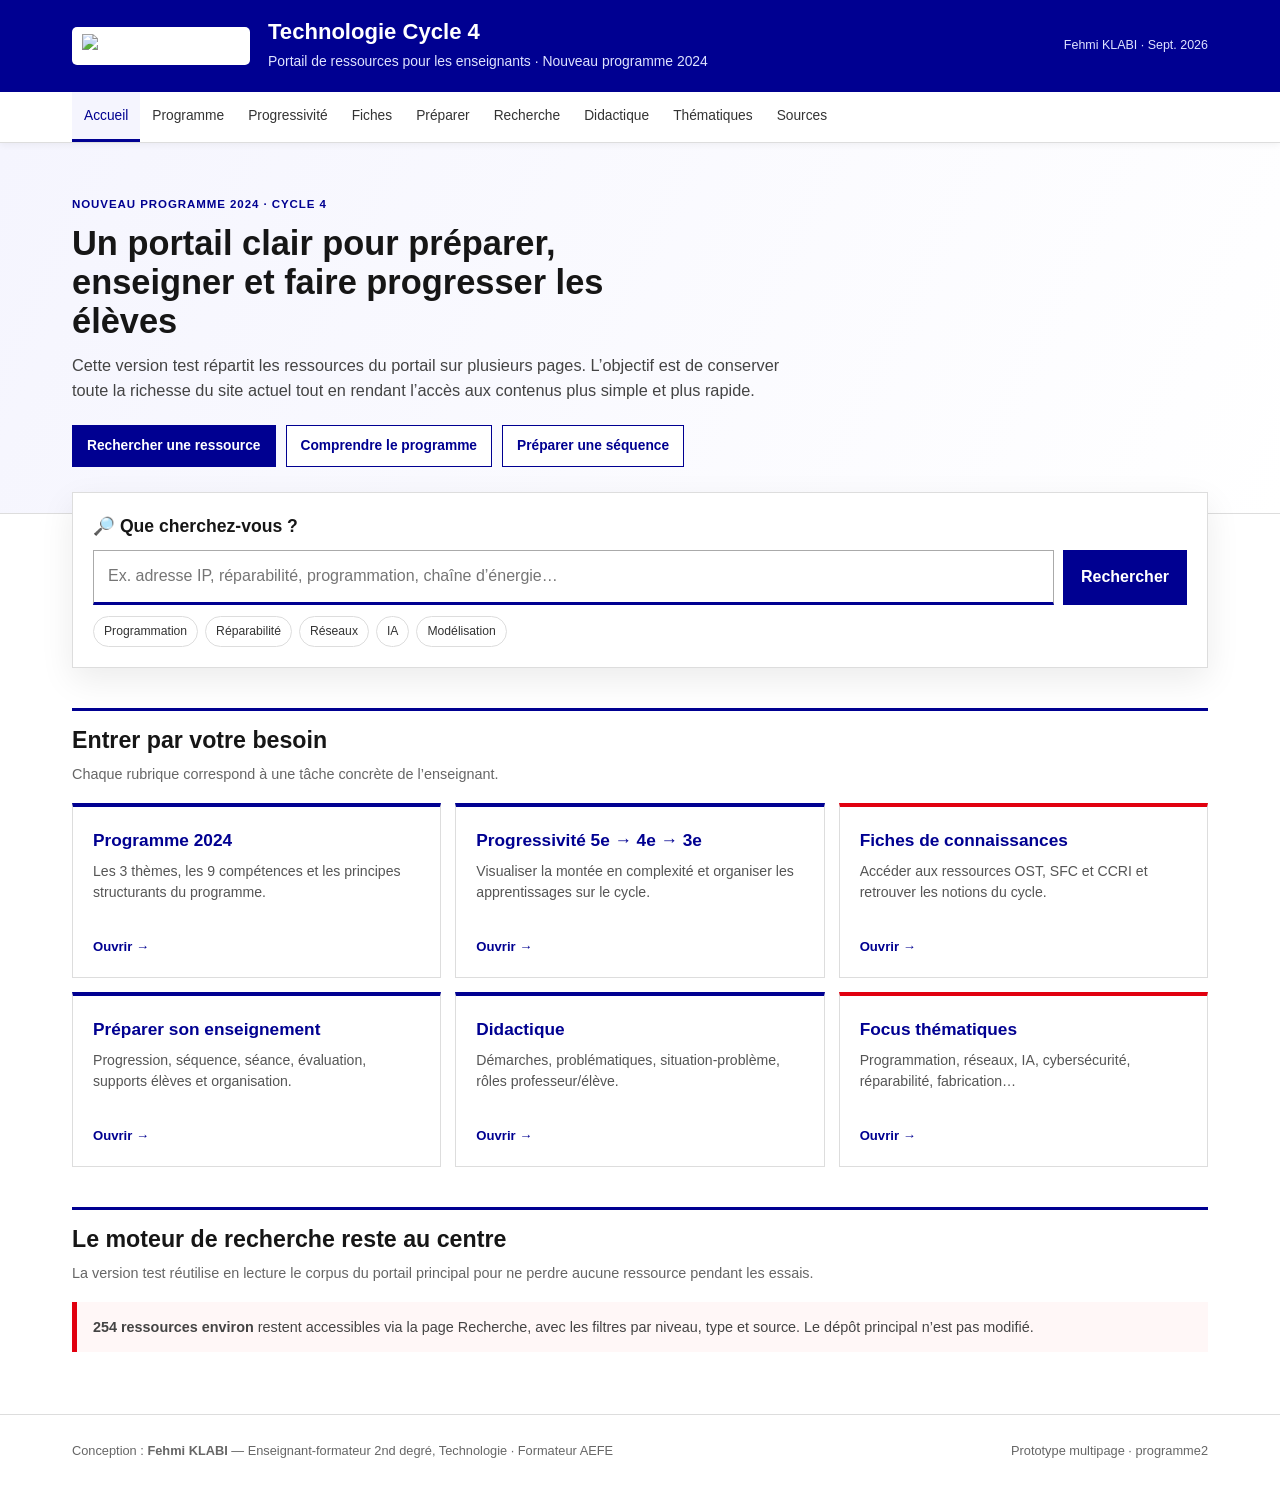
==== index.html @ 44c4b529 "Créer la page d’accueil multipage" ====
<!doctype html><html lang="fr"><head><meta charset="utf-8"><meta name="viewport" content="width=device-width,initial-scale=1"><title>Technologie Cycle 4 — Portail enseignants</title><link rel="stylesheet" href="style.css"></head><body><header><div class="wrap head"><div class="brand"><img class="aefe" src="https://xseorkly.github.io/programme/assets/logo-aefe-officiel.png" alt="AEFE"><div class="identity"><h1>Technologie Cycle 4</h1><p>Portail de ressources pour les enseignants · Nouveau programme 2024</p></div></div><div class="date">Fehmi KLABI · Sept. 2026</div></div></header><nav><div class="wrap"><a class="active" href="index.html">Accueil</a><a href="programme.html">Programme</a><a href="progressivite.html">Progressivité</a><a href="fiches.html">Fiches</a><a href="preparer.html">Préparer</a><a href="ressources.html">Recherche</a><a href="didactique.html">Didactique</a><a href="thematiques.html">Thématiques</a><a href="sources.html">Sources</a></div></nav><section class="hero"><div class="wrap"><span class="eyebrow">Nouveau programme 2024 · Cycle 4</span><h2>Un portail clair pour préparer, enseigner et faire progresser les élèves</h2><p>Cette version test répartit les ressources du portail sur plusieurs pages. L’objectif est de conserver toute la richesse du site actuel tout en rendant l’accès aux contenus plus simple et plus rapide.</p><div class="hero-actions"><a class="btn primary" href="ressources.html">Rechercher une ressource</a><a class="btn" href="programme.html">Comprendre le programme</a><a class="btn" href="preparer.html">Préparer une séquence</a></div></div></section><main><div class="wrap search-home"><div class="search-panel"><h3>🔎 Que cherchez-vous ?</h3><form class="search-row" action="ressources.html"><input name="q" placeholder="Ex. adresse IP, réparabilité, programmation, chaîne d’énergie…"><button type="submit">Rechercher</button></form><div class="chips"><a href="ressources.html?q=programmation">Programmation</a><a href="ressources.html?q=réparabilité">Réparabilité</a><a href="ressources.html?q=réseau">Réseaux</a><a href="ressources.html?q=IA">IA</a><a href="ressources.html?q=modélisation">Modélisation</a></div></div></div><div class="wrap"><section class="section"><div class="section-title"><h2>Entrer par votre besoin</h2><p>Chaque rubrique correspond à une tâche concrète de l’enseignant.</p></div><div class="entry-grid"><a class="entry" href="programme.html"><strong>Programme 2024</strong><span>Les 3 thèmes, les 9 compétences et les principes structurants du programme.</span><span class="go">Ouvrir →</span></a><a class="entry" href="progressivite.html"><strong>Progressivité 5e → 4e → 3e</strong><span>Visualiser la montée en complexité et organiser les apprentissages sur le cycle.</span><span class="go">Ouvrir →</span></a><a class="entry red" href="fiches.html"><strong>Fiches de connaissances</strong><span>Accéder aux ressources OST, SFC et CCRI et retrouver les notions du cycle.</span><span class="go">Ouvrir →</span></a><a class="entry" href="preparer.html"><strong>Préparer son enseignement</strong><span>Progression, séquence, séance, évaluation, supports élèves et organisation.</span><span class="go">Ouvrir →</span></a><a class="entry" href="didactique.html"><strong>Didactique</strong><span>Démarches, problématiques, situation-problème, rôles professeur/élève.</span><span class="go">Ouvrir →</span></a><a class="entry red" href="thematiques.html"><strong>Focus thématiques</strong><span>Programmation, réseaux, IA, cybersécurité, réparabilité, fabrication…</span><span class="go">Ouvrir →</span></a></div></section><section class="section"><div class="section-title"><h2>Le moteur de recherche reste au centre</h2><p>La version test réutilise en lecture le corpus du portail principal pour ne perdre aucune ressource pendant les essais.</p></div><div class="notice"><b>254 ressources environ</b> restent accessibles via la page Recherche, avec les filtres par niveau, type et source. Le dépôt principal n’est pas modifié.</div></section></div></main><footer><div class="wrap footer-grid"><div>Conception : <b>Fehmi KLABI</b> — Enseignant-formateur 2nd degré, Technologie · Formateur AEFE</div><div>Prototype multipage · programme2</div></div></footer></body></html>
---- style.css ----
:root{--blue:#000091;--blue2:#1212ff;--red:#e1000f;--ink:#161616;--muted:#666;--line:#ddd;--soft:#f5f5fe;--alt:#f6f6f6;--green:#18753c;--shadow:0 12px 32px rgba(0,0,0,.08)}
*{box-sizing:border-box}html{scroll-behavior:smooth}body{margin:0;font-family:Arial,Helvetica,sans-serif;color:var(--ink);line-height:1.55;background:#fff}a{color:var(--blue)}button,input,select{font:inherit}.wrap{max-width:1180px;margin:auto;padding:0 22px}
header{background:var(--blue);color:#fff}.head{min-height:92px;display:flex;align-items:center;justify-content:space-between;gap:24px}.brand{display:flex;align-items:center;gap:18px;min-width:0}.aefe{width:178px;max-width:28vw;background:#fff;padding:7px 10px;border-radius:5px}.identity h1{margin:0;font-size:1.38rem;line-height:1.2}.identity p{margin:5px 0 0;color:#dfe3ff;font-size:.87rem}.date{white-space:nowrap;font-size:.78rem;color:#dfe3ff}
nav{position:sticky;top:0;z-index:50;background:#fff;border-bottom:1px solid var(--line);box-shadow:0 2px 7px rgba(0,0,0,.05)}nav .wrap{display:flex;overflow:auto}nav a{padding:13px 12px;white-space:nowrap;text-decoration:none;color:#333;border-bottom:3px solid transparent;font-size:.86rem}nav a:hover,nav a.active{color:var(--blue);border-bottom-color:var(--blue);background:var(--soft)}
.hero{background:linear-gradient(115deg,var(--soft),#fff);border-bottom:1px solid var(--line)}.hero .wrap{padding-top:48px;padding-bottom:46px}.eyebrow{display:inline-block;color:var(--blue);font-weight:800;text-transform:uppercase;letter-spacing:.08em;font-size:.72rem;margin-bottom:10px}.hero h2{font-size:2.15rem;line-height:1.13;margin:0 0 12px;max-width:28ch}.hero p{max-width:82ch;margin:0;color:#444;font-size:1.02rem}.hero-actions{display:flex;gap:10px;flex-wrap:wrap;margin-top:22px}.btn{display:inline-block;border:1px solid var(--blue);padding:9px 14px;text-decoration:none;background:#fff;color:var(--blue);cursor:pointer;font-weight:700;font-size:.86rem}.btn.primary{background:var(--blue);color:#fff}.btn.primary:hover{background:var(--blue2)}.btn:hover{background:var(--soft)}
main{padding-bottom:46px}.section{padding-top:40px}.section-title{border-top:3px solid var(--blue);padding-top:12px;margin-bottom:18px}.section-title h2{margin:0;font-size:1.45rem}.section-title p{margin:4px 0 0;color:var(--muted);font-size:.9rem}.grid2,.grid3,.grid4{display:grid;gap:14px}.grid2{grid-template-columns:repeat(2,1fr)}.grid3{grid-template-columns:repeat(3,1fr)}.grid4{grid-template-columns:repeat(4,1fr)}
.card{border:1px solid var(--line);background:#fff;padding:18px;transition:.15s;min-height:100%}.card:hover{border-color:#aaa;box-shadow:var(--shadow);transform:translateY(-1px)}.card .code{display:inline-block;background:var(--soft);color:var(--blue);font-weight:800;font-size:.72rem;padding:3px 7px;margin-bottom:9px}.card h3{margin:0 0 7px;font-size:1.02rem}.card p{margin:0 0 12px;color:#4d4d4d;font-size:.88rem}.card a.more{text-decoration:none;font-weight:700;font-size:.83rem}.card ul{margin:8px 0 0;padding-left:18px;color:#444;font-size:.87rem}
.entry-grid{display:grid;grid-template-columns:repeat(3,1fr);gap:14px}.entry{border:1px solid var(--line);border-top:4px solid var(--blue);padding:20px;background:#fff;text-decoration:none;color:var(--ink);min-height:175px;display:flex;flex-direction:column}.entry:hover{background:var(--soft);box-shadow:var(--shadow)}.entry strong{font-size:1.08rem;color:var(--blue);margin-bottom:7px}.entry span{color:#555;font-size:.88rem}.entry .go{margin-top:auto;padding-top:13px;color:var(--blue);font-size:.82rem;font-weight:700}.entry.red{border-top-color:var(--red)}
.search-home{margin-top:-22px;position:relative;z-index:4}.search-panel{background:#fff;border:1px solid var(--line);box-shadow:var(--shadow);padding:20px}.search-panel h3{margin:0 0 10px;font-size:1.1rem}.search-row{display:grid;grid-template-columns:1fr auto;gap:9px}.search-row input{width:100%;padding:13px 14px;border:1px solid #aaa;border-bottom:3px solid var(--blue);background:#fff}.search-row button{padding:11px 18px;border:0;background:var(--blue);color:#fff;font-weight:700;cursor:pointer}.search-row button:hover{background:var(--blue2)}.chips{display:flex;gap:7px;flex-wrap:wrap;margin-top:11px}.chips a,.chips button{border:1px solid var(--line);background:#fff;color:#333;border-radius:999px;padding:5px 10px;text-decoration:none;font-size:.76rem;cursor:pointer}.chips a:hover,.chips button:hover{border-color:var(--blue);color:var(--blue)}
.notice{border-left:5px solid var(--red);background:#fff7f7;padding:14px 16px;margin:16px 0;color:#444;font-size:.9rem}.info{background:var(--alt);border:1px solid var(--line);padding:16px}.info h3{margin:0 0 7px}.info p{margin:0;color:#444;font-size:.88rem}.stat-row{display:grid;grid-template-columns:repeat(4,1fr);gap:10px}.stat{background:var(--soft);border:1px solid var(--line);padding:14px}.stat b{display:block;color:var(--blue);font-size:1.45rem}.stat span{font-size:.78rem;color:var(--muted)}
.comp-table{width:100%;border-collapse:collapse;background:#fff}.comp-table th,.comp-table td{border:1px solid var(--line);padding:10px 11px;vertical-align:top;text-align:left}.comp-table th{background:var(--blue);color:#fff;font-size:.82rem}.comp-table td{font-size:.84rem}.comp-table .theme{font-weight:800;color:var(--blue);width:92px}.comp-table .codecell{font-weight:800;width:74px}.table-wrap{overflow:auto;border:1px solid var(--line)}
.level-tabs{display:grid;grid-template-columns:repeat(3,1fr);gap:12px}.level{border:1px solid var(--line);padding:17px}.level h3{margin:0 0 8px;color:var(--blue)}.level p,.level li{font-size:.87rem;color:#444}.level ul{padding-left:18px}.level.five{border-top:4px solid #6a6af4}.level.four{border-top:4px solid var(--blue)}.level.three{border-top:4px solid var(--red)}
.resource-toolbar{position:sticky;top:47px;z-index:40;background:#fff;border-bottom:1px solid var(--line);box-shadow:0 3px 8px rgba(0,0,0,.05);padding:14px 0}.filters{display:grid;grid-template-columns:2fr repeat(3,1fr) auto;gap:9px;align-items:end}.field label{display:block;font-size:.72rem;font-weight:700;margin-bottom:4px}.field input,.field select{width:100%;padding:10px;border:0;border-bottom:2px solid #929292;background:var(--alt)}.filter-btn{padding:10px 13px;border:1px solid var(--blue);background:#fff;color:var(--blue);cursor:pointer}.resource-meta{display:flex;justify-content:space-between;align-items:center;gap:10px;margin:18px 0 12px}.resource-meta h2{margin:0;font-size:1.3rem}.resource-meta span{font-size:.82rem;color:var(--muted)}.results{display:grid;grid-template-columns:repeat(2,1fr);gap:12px}.result-card{border:1px solid var(--line);padding:15px}.result-card h3{font-size:.98rem;margin:7px 0}.result-card p{font-size:.85rem;color:#444;margin:0 0 10px}.badges{display:flex;gap:5px;flex-wrap:wrap}.badge{font-size:.66rem;border:1px solid var(--line);padding:2px 6px;border-radius:4px}.badge.official{background:var(--soft);color:var(--blue)}.badge.academic{background:#fee7fc;color:#6e445a}.badge.national{background:#b8fec9;color:#18753c}.result-actions{display:flex;gap:7px;flex-wrap:wrap;margin-top:10px}.result-actions a,.result-actions button{font-size:.76rem;border:1px solid var(--blue);background:#fff;color:var(--blue);padding:5px 8px;text-decoration:none;cursor:pointer}.loading,.empty{border:1px dashed var(--line);padding:24px;text-align:center;color:var(--muted);grid-column:1/-1}
footer{border-top:1px solid var(--line);padding:26px 0 34px;color:var(--muted);font-size:.8rem}.footer-grid{display:flex;justify-content:space-between;gap:20px;flex-wrap:wrap}.small{font-size:.8rem;color:var(--muted)}
@media(max-width:900px){.head{min-height:80px}.aefe{width:145px}.hero h2{font-size:1.75rem}.grid2,.grid3,.grid4,.entry-grid,.stat-row,.level-tabs,.results{grid-template-columns:1fr}.filters{grid-template-columns:1fr 1fr}.resource-toolbar{position:relative;top:0}}
@media(max-width:620px){.wrap{padding:0 14px}.head{align-items:flex-start;padding:14px 0}.brand{align-items:flex-start}.aefe{width:115px}.identity h1{font-size:1.05rem}.date{display:none}.search-row{grid-template-columns:1fr}.filters{grid-template-columns:1fr}.hero .wrap{padding-top:35px;padding-bottom:36px}}
@media print{nav,.resource-toolbar,.hero-actions,.search-home{display:none!important}.card,.result-card{break-inside:avoid}}
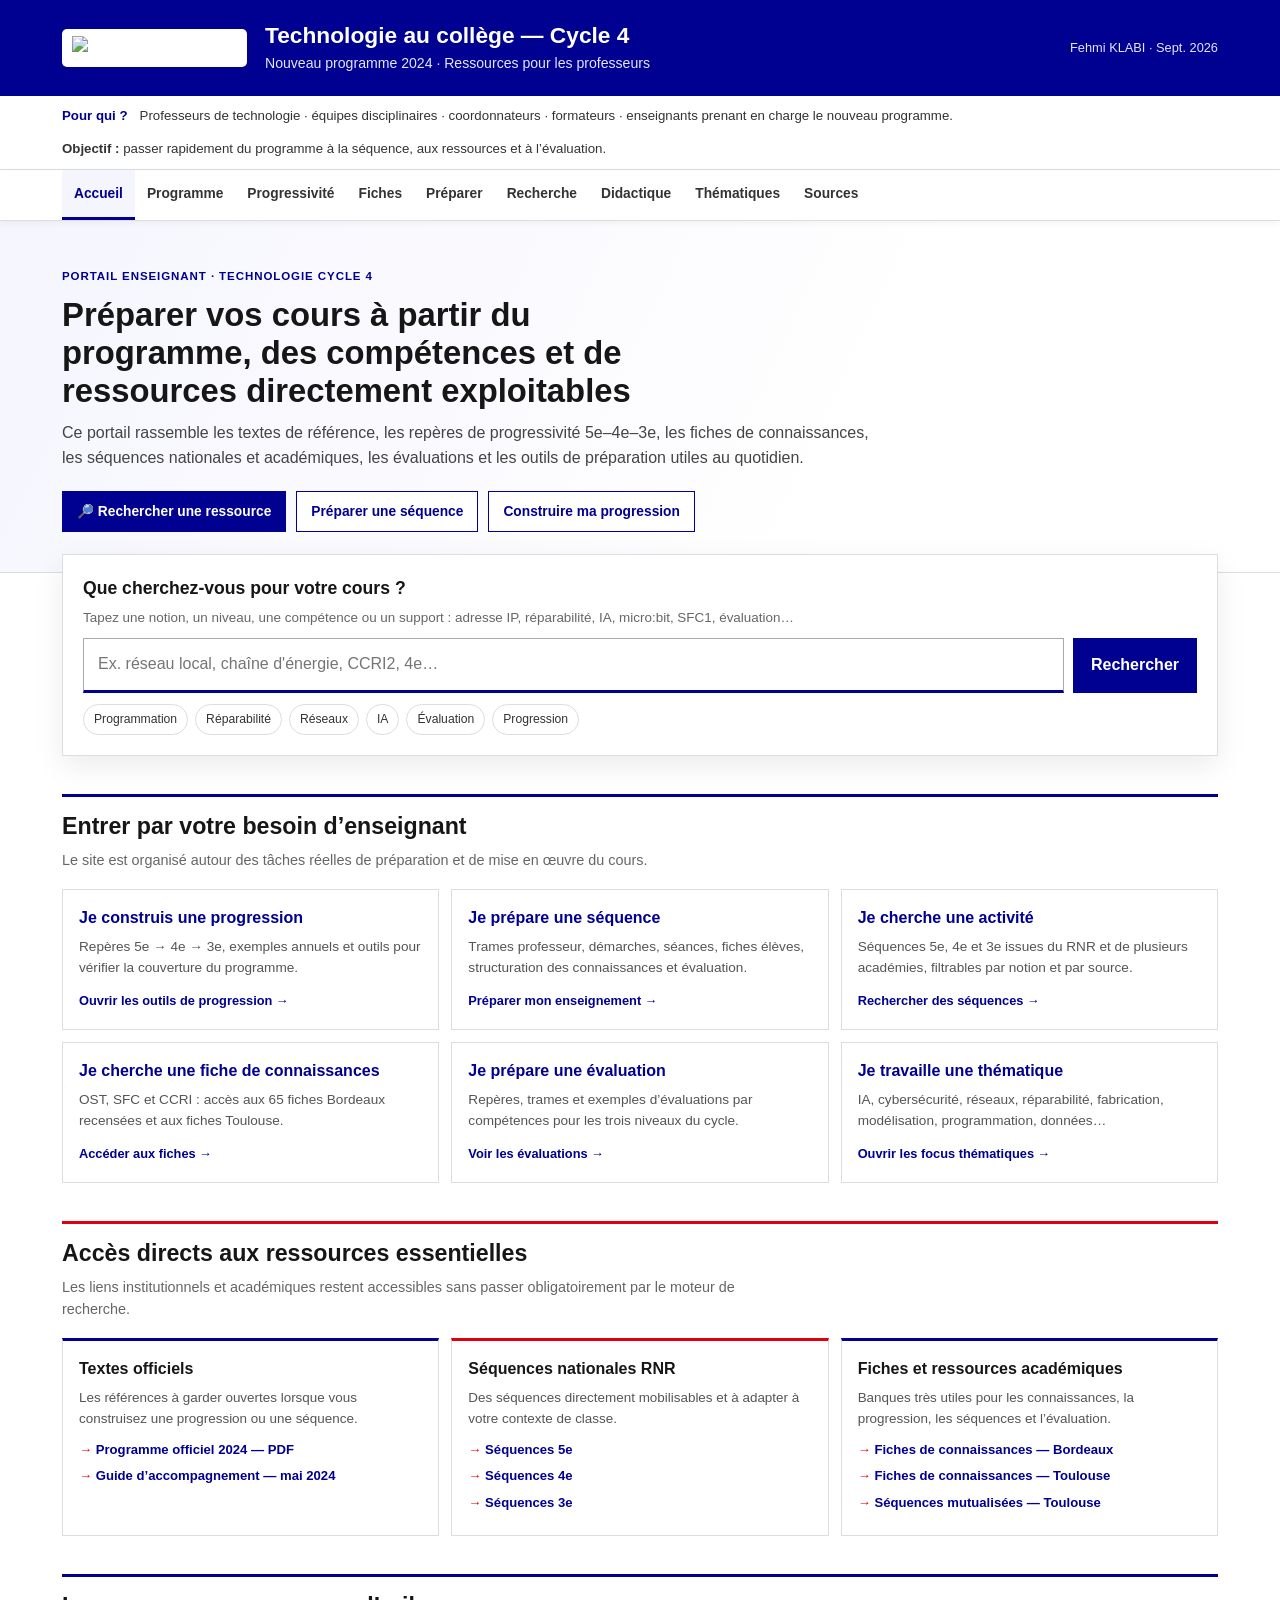
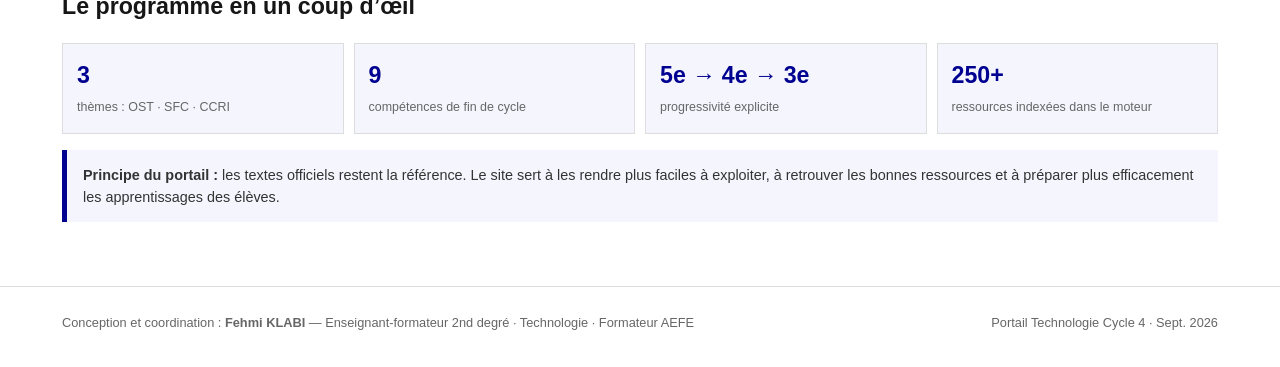
==== commit 61b0ae87: "Recentrer l'accueil sur les professeurs et les ressources" ====
--- a/index.html
+++ b/index.html
@@ -1 +1 @@
-<!doctype html><html lang="fr"><head><meta charset="utf-8"><meta name="viewport" content="width=device-width,initial-scale=1"><title>Technologie Cycle 4 — Portail enseignants</title><link rel="stylesheet" href="style.css"></head><body><header><div class="wrap head"><div class="brand"><img class="aefe" src="https://xseorkly.github.io/programme/assets/logo-aefe-officiel.png" alt="AEFE"><div class="identity"><h1>Technologie Cycle 4</h1><p>Portail de ressources pour les enseignants · Nouveau programme 2024</p></div></div><div class="date">Fehmi KLABI · Sept. 2026</div></div></header><nav><div class="wrap"><a class="active" href="index.html">Accueil</a><a href="programme.html">Programme</a><a href="progressivite.html">Progressivité</a><a href="fiches.html">Fiches</a><a href="preparer.html">Préparer</a><a href="ressources.html">Recherche</a><a href="didactique.html">Didactique</a><a href="thematiques.html">Thématiques</a><a href="sources.html">Sources</a></div></nav><section class="hero"><div class="wrap"><span class="eyebrow">Nouveau programme 2024 · Cycle 4</span><h2>Un portail clair pour préparer, enseigner et faire progresser les élèves</h2><p>Cette version test répartit les ressources du portail sur plusieurs pages. L’objectif est de conserver toute la richesse du site actuel tout en rendant l’accès aux contenus plus simple et plus rapide.</p><div class="hero-actions"><a class="btn primary" href="ressources.html">Rechercher une ressource</a><a class="btn" href="programme.html">Comprendre le programme</a><a class="btn" href="preparer.html">Préparer une séquence</a></div></div></section><main><div class="wrap search-home"><div class="search-panel"><h3>🔎 Que cherchez-vous ?</h3><form class="search-row" action="ressources.html"><input name="q" placeholder="Ex. adresse IP, réparabilité, programmation, chaîne d’énergie…"><button type="submit">Rechercher</button></form><div class="chips"><a href="ressources.html?q=programmation">Programmation</a><a href="ressources.html?q=réparabilité">Réparabilité</a><a href="ressources.html?q=réseau">Réseaux</a><a href="ressources.html?q=IA">IA</a><a href="ressources.html?q=modélisation">Modélisation</a></div></div></div><div class="wrap"><section class="section"><div class="section-title"><h2>Entrer par votre besoin</h2><p>Chaque rubrique correspond à une tâche concrète de l’enseignant.</p></div><div class="entry-grid"><a class="entry" href="programme.html"><strong>Programme 2024</strong><span>Les 3 thèmes, les 9 compétences et les principes structurants du programme.</span><span class="go">Ouvrir →</span></a><a class="entry" href="progressivite.html"><strong>Progressivité 5e → 4e → 3e</strong><span>Visualiser la montée en complexité et organiser les apprentissages sur le cycle.</span><span class="go">Ouvrir →</span></a><a class="entry red" href="fiches.html"><strong>Fiches de connaissances</strong><span>Accéder aux ressources OST, SFC et CCRI et retrouver les notions du cycle.</span><span class="go">Ouvrir →</span></a><a class="entry" href="preparer.html"><strong>Préparer son enseignement</strong><span>Progression, séquence, séance, évaluation, supports élèves et organisation.</span><span class="go">Ouvrir →</span></a><a class="entry" href="didactique.html"><strong>Didactique</strong><span>Démarches, problématiques, situation-problème, rôles professeur/élève.</span><span class="go">Ouvrir →</span></a><a class="entry red" href="thematiques.html"><strong>Focus thématiques</strong><span>Programmation, réseaux, IA, cybersécurité, réparabilité, fabrication…</span><span class="go">Ouvrir →</span></a></div></section><section class="section"><div class="section-title"><h2>Le moteur de recherche reste au centre</h2><p>La version test réutilise en lecture le corpus du portail principal pour ne perdre aucune ressource pendant les essais.</p></div><div class="notice"><b>254 ressources environ</b> restent accessibles via la page Recherche, avec les filtres par niveau, type et source. Le dépôt principal n’est pas modifié.</div></section></div></main><footer><div class="wrap footer-grid"><div>Conception : <b>Fehmi KLABI</b> — Enseignant-formateur 2nd degré, Technologie · Formateur AEFE</div><div>Prototype multipage · programme2</div></div></footer></body></html>+<!doctype html><html lang="fr"><head><meta charset="utf-8"><meta name="viewport" content="width=device-width,initial-scale=1"><title>Technologie Cycle 4 — Portail enseignants</title><link rel="stylesheet" href="style.css"></head><body><header><div class="wrap head"><div class="brand"><img class="aefe" src="https://xseorkly.github.io/programme/assets/logo-aefe-officiel.png" alt="AEFE"><div class="identity"><h1>Technologie au collège — Cycle 4</h1><p>Nouveau programme 2024 · Ressources pour les professeurs</p></div></div><div class="date">Fehmi KLABI · Sept. 2026</div></div></header><div class="audience"><div class="wrap"><strong>Pour qui ?</strong><span>Professeurs de technologie · équipes disciplinaires · coordonnateurs · formateurs · enseignants prenant en charge le nouveau programme.</span><span><b>Objectif :</b> passer rapidement du programme à la séquence, aux ressources et à l’évaluation.</span></div></div><nav><div class="wrap"><a class="active" href="index.html">Accueil</a><a href="programme.html">Programme</a><a href="progressivite.html">Progressivité</a><a href="fiches.html">Fiches</a><a href="preparer.html">Préparer</a><a href="ressources.html">Recherche</a><a href="didactique.html">Didactique</a><a href="thematiques.html">Thématiques</a><a href="sources.html">Sources</a></div></nav><section class="hero"><div class="wrap"><span class="eyebrow">Portail enseignant · Technologie Cycle 4</span><h2>Préparer vos cours à partir du programme, des compétences et de ressources directement exploitables</h2><p>Ce portail rassemble les textes de référence, les repères de progressivité 5e–4e–3e, les fiches de connaissances, les séquences nationales et académiques, les évaluations et les outils de préparation utiles au quotidien.</p><div class="hero-actions"><a class="btn primary" href="ressources.html">🔎 Rechercher une ressource</a><a class="btn" href="preparer.html">Préparer une séquence</a><a class="btn" href="progressivite.html">Construire ma progression</a></div></div></section><main><div class="wrap search-home"><div class="search-panel"><h3>Que cherchez-vous pour votre cours ?</h3><p class="hint">Tapez une notion, un niveau, une compétence ou un support : adresse IP, réparabilité, IA, micro:bit, SFC1, évaluation…</p><form class="search-row" action="ressources.html"><input name="q" placeholder="Ex. réseau local, chaîne d'énergie, CCRI2, 4e…"><button type="submit">Rechercher</button></form><div class="chips"><a href="ressources.html?q=programmation">Programmation</a><a href="ressources.html?q=réparabilité">Réparabilité</a><a href="ressources.html?q=réseau">Réseaux</a><a href="ressources.html?q=IA">IA</a><a href="ressources.html?q=évaluation">Évaluation</a><a href="ressources.html?q=progression">Progression</a></div></div></div><div class="wrap"><section class="section"><div class="section-title"><h2>Entrer par votre besoin d’enseignant</h2><p>Le site est organisé autour des tâches réelles de préparation et de mise en œuvre du cours.</p></div><div class="task-grid"><div class="task"><b>Je construis une progression</b><p>Repères 5e → 4e → 3e, exemples annuels et outils pour vérifier la couverture du programme.</p><a href="progressivite.html">Ouvrir les outils de progression →</a></div><div class="task"><b>Je prépare une séquence</b><p>Trames professeur, démarches, séances, fiches élèves, structuration des connaissances et évaluation.</p><a href="preparer.html">Préparer mon enseignement →</a></div><div class="task"><b>Je cherche une activité</b><p>Séquences 5e, 4e et 3e issues du RNR et de plusieurs académies, filtrables par notion et par source.</p><a href="ressources.html?type=Séquences">Rechercher des séquences →</a></div><div class="task"><b>Je cherche une fiche de connaissances</b><p>OST, SFC et CCRI : accès aux 65 fiches Bordeaux recensées et aux fiches Toulouse.</p><a href="fiches.html">Accéder aux fiches →</a></div><div class="task"><b>Je prépare une évaluation</b><p>Repères, trames et exemples d’évaluations par compétences pour les trois niveaux du cycle.</p><a href="ressources.html?type=Évaluation">Voir les évaluations →</a></div><div class="task"><b>Je travaille une thématique</b><p>IA, cybersécurité, réseaux, réparabilité, fabrication, modélisation, programmation, données…</p><a href="thematiques.html">Ouvrir les focus thématiques →</a></div></div></section><section class="section"><div class="section-title red"><h2>Accès directs aux ressources essentielles</h2><p>Les liens institutionnels et académiques restent accessibles sans passer obligatoirement par le moteur de recherche.</p></div><div class="resource-directory"><div class="resource-box"><h3>Textes officiels</h3><p>Les références à garder ouvertes lorsque vous construisez une progression ou une séquence.</p><a target="_blank" rel="noopener" href="https://sti.eduscol.education.fr/sites/eduscol.education.fr.sti/files/textes/16802-programme-de-technologie-c4.pdf">Programme officiel 2024 — PDF</a><a target="_blank" rel="noopener" href="https://sti.eduscol.education.fr/sites/eduscol.education.fr.sti/files/textes/college/cycle-4/17103-guide-daccompagnement-du-programme-de-technologie-c4-mai-2024.pdf">Guide d’accompagnement — mai 2024</a></div><div class="resource-box red"><h3>Séquences nationales RNR</h3><p>Des séquences directement mobilisables et à adapter à votre contexte de classe.</p><a target="_blank" rel="noopener" href="https://sti.eduscol.education.fr/ressources_pedagogiques/sequences-pour-la-5eme-et-le-programme-2024">Séquences 5e</a><a target="_blank" rel="noopener" href="https://sti.eduscol.education.fr/ressources_pedagogiques/sequences-pour-la-4eme-la-rentree-2025">Séquences 4e</a><a target="_blank" rel="noopener" href="https://sti.eduscol.education.fr/ressources_pedagogiques/sequences-pour-la-3eme-la-rentree-2026">Séquences 3e</a></div><div class="resource-box"><h3>Fiches et ressources académiques</h3><p>Banques très utiles pour les connaissances, la progression, les séquences et l’évaluation.</p><a target="_blank" rel="noopener" href="https://ent2d.ac-bordeaux.fr/disciplines/sti-college/2024/06/13/fiches-connaissances/">Fiches de connaissances — Bordeaux</a><a target="_blank" rel="noopener" href="https://pedagogie.ac-toulouse.fr/sii/CF-2024">Fiches de connaissances — Toulouse</a><a target="_blank" rel="noopener" href="https://pedagogie.ac-toulouse.fr/sii/sequences-mutualisees">Séquences mutualisées — Toulouse</a></div></div></section><section class="section"><div class="section-title"><h2>Le programme en un coup d’œil</h2></div><div class="stat-row"><div class="stat"><b>3</b><span>thèmes : OST · SFC · CCRI</span></div><div class="stat"><b>9</b><span>compétences de fin de cycle</span></div><div class="stat"><b>5e → 4e → 3e</b><span>progressivité explicite</span></div><div class="stat"><b>250+</b><span>ressources indexées dans le moteur</span></div></div><div class="teacher-note"><b>Principe du portail :</b> les textes officiels restent la référence. Le site sert à les rendre plus faciles à exploiter, à retrouver les bonnes ressources et à préparer plus efficacement les apprentissages des élèves.</div></section></div></main><footer><div class="wrap footer-grid"><div>Conception et coordination : <b>Fehmi KLABI</b> — Enseignant-formateur 2nd degré · Technologie · Formateur AEFE</div><div>Portail Technologie Cycle 4 · Sept. 2026</div></div></footer></body></html>
--- a/style.css
+++ b/style.css
@@ -1,17 +1,20 @@
-:root{--blue:#000091;--blue2:#1212ff;--red:#e1000f;--ink:#161616;--muted:#666;--line:#ddd;--soft:#f5f5fe;--alt:#f6f6f6;--green:#18753c;--shadow:0 12px 32px rgba(0,0,0,.08)}
-*{box-sizing:border-box}html{scroll-behavior:smooth}body{margin:0;font-family:Arial,Helvetica,sans-serif;color:var(--ink);line-height:1.55;background:#fff}a{color:var(--blue)}button,input,select{font:inherit}.wrap{max-width:1180px;margin:auto;padding:0 22px}
-header{background:var(--blue);color:#fff}.head{min-height:92px;display:flex;align-items:center;justify-content:space-between;gap:24px}.brand{display:flex;align-items:center;gap:18px;min-width:0}.aefe{width:178px;max-width:28vw;background:#fff;padding:7px 10px;border-radius:5px}.identity h1{margin:0;font-size:1.38rem;line-height:1.2}.identity p{margin:5px 0 0;color:#dfe3ff;font-size:.87rem}.date{white-space:nowrap;font-size:.78rem;color:#dfe3ff}
-nav{position:sticky;top:0;z-index:50;background:#fff;border-bottom:1px solid var(--line);box-shadow:0 2px 7px rgba(0,0,0,.05)}nav .wrap{display:flex;overflow:auto}nav a{padding:13px 12px;white-space:nowrap;text-decoration:none;color:#333;border-bottom:3px solid transparent;font-size:.86rem}nav a:hover,nav a.active{color:var(--blue);border-bottom-color:var(--blue);background:var(--soft)}
-.hero{background:linear-gradient(115deg,var(--soft),#fff);border-bottom:1px solid var(--line)}.hero .wrap{padding-top:48px;padding-bottom:46px}.eyebrow{display:inline-block;color:var(--blue);font-weight:800;text-transform:uppercase;letter-spacing:.08em;font-size:.72rem;margin-bottom:10px}.hero h2{font-size:2.15rem;line-height:1.13;margin:0 0 12px;max-width:28ch}.hero p{max-width:82ch;margin:0;color:#444;font-size:1.02rem}.hero-actions{display:flex;gap:10px;flex-wrap:wrap;margin-top:22px}.btn{display:inline-block;border:1px solid var(--blue);padding:9px 14px;text-decoration:none;background:#fff;color:var(--blue);cursor:pointer;font-weight:700;font-size:.86rem}.btn.primary{background:var(--blue);color:#fff}.btn.primary:hover{background:var(--blue2)}.btn:hover{background:var(--soft)}
-main{padding-bottom:46px}.section{padding-top:40px}.section-title{border-top:3px solid var(--blue);padding-top:12px;margin-bottom:18px}.section-title h2{margin:0;font-size:1.45rem}.section-title p{margin:4px 0 0;color:var(--muted);font-size:.9rem}.grid2,.grid3,.grid4{display:grid;gap:14px}.grid2{grid-template-columns:repeat(2,1fr)}.grid3{grid-template-columns:repeat(3,1fr)}.grid4{grid-template-columns:repeat(4,1fr)}
-.card{border:1px solid var(--line);background:#fff;padding:18px;transition:.15s;min-height:100%}.card:hover{border-color:#aaa;box-shadow:var(--shadow);transform:translateY(-1px)}.card .code{display:inline-block;background:var(--soft);color:var(--blue);font-weight:800;font-size:.72rem;padding:3px 7px;margin-bottom:9px}.card h3{margin:0 0 7px;font-size:1.02rem}.card p{margin:0 0 12px;color:#4d4d4d;font-size:.88rem}.card a.more{text-decoration:none;font-weight:700;font-size:.83rem}.card ul{margin:8px 0 0;padding-left:18px;color:#444;font-size:.87rem}
-.entry-grid{display:grid;grid-template-columns:repeat(3,1fr);gap:14px}.entry{border:1px solid var(--line);border-top:4px solid var(--blue);padding:20px;background:#fff;text-decoration:none;color:var(--ink);min-height:175px;display:flex;flex-direction:column}.entry:hover{background:var(--soft);box-shadow:var(--shadow)}.entry strong{font-size:1.08rem;color:var(--blue);margin-bottom:7px}.entry span{color:#555;font-size:.88rem}.entry .go{margin-top:auto;padding-top:13px;color:var(--blue);font-size:.82rem;font-weight:700}.entry.red{border-top-color:var(--red)}
-.search-home{margin-top:-22px;position:relative;z-index:4}.search-panel{background:#fff;border:1px solid var(--line);box-shadow:var(--shadow);padding:20px}.search-panel h3{margin:0 0 10px;font-size:1.1rem}.search-row{display:grid;grid-template-columns:1fr auto;gap:9px}.search-row input{width:100%;padding:13px 14px;border:1px solid #aaa;border-bottom:3px solid var(--blue);background:#fff}.search-row button{padding:11px 18px;border:0;background:var(--blue);color:#fff;font-weight:700;cursor:pointer}.search-row button:hover{background:var(--blue2)}.chips{display:flex;gap:7px;flex-wrap:wrap;margin-top:11px}.chips a,.chips button{border:1px solid var(--line);background:#fff;color:#333;border-radius:999px;padding:5px 10px;text-decoration:none;font-size:.76rem;cursor:pointer}.chips a:hover,.chips button:hover{border-color:var(--blue);color:var(--blue)}
-.notice{border-left:5px solid var(--red);background:#fff7f7;padding:14px 16px;margin:16px 0;color:#444;font-size:.9rem}.info{background:var(--alt);border:1px solid var(--line);padding:16px}.info h3{margin:0 0 7px}.info p{margin:0;color:#444;font-size:.88rem}.stat-row{display:grid;grid-template-columns:repeat(4,1fr);gap:10px}.stat{background:var(--soft);border:1px solid var(--line);padding:14px}.stat b{display:block;color:var(--blue);font-size:1.45rem}.stat span{font-size:.78rem;color:var(--muted)}
-.comp-table{width:100%;border-collapse:collapse;background:#fff}.comp-table th,.comp-table td{border:1px solid var(--line);padding:10px 11px;vertical-align:top;text-align:left}.comp-table th{background:var(--blue);color:#fff;font-size:.82rem}.comp-table td{font-size:.84rem}.comp-table .theme{font-weight:800;color:var(--blue);width:92px}.comp-table .codecell{font-weight:800;width:74px}.table-wrap{overflow:auto;border:1px solid var(--line)}
+:root{--blue:#000091;--blue2:#1212ff;--red:#e1000f;--ink:#161616;--muted:#666;--line:#ddd;--soft:#f5f5fe;--alt:#f6f6f6;--green:#18753c;--greenbg:#b8fec9;--purple:#6e445a;--purplebg:#fee7fc;--orange:#b34000;--orangebg:#ffe9e6;--shadow:0 10px 28px rgba(0,0,0,.08)}
+*{box-sizing:border-box}html{scroll-behavior:smooth}body{margin:0;font-family:Arial,Helvetica,sans-serif;color:var(--ink);line-height:1.55;background:#fff}a{color:var(--blue)}button,input,select{font:inherit}.wrap{max-width:1200px;margin:auto;padding:0 22px}
+header{background:var(--blue);color:#fff}.head{min-height:96px;display:flex;align-items:center;justify-content:space-between;gap:24px}.brand{display:flex;align-items:center;gap:18px;min-width:0}.aefe{width:185px;max-width:30vw;background:#fff;padding:7px 10px;border-radius:5px}.identity h1{margin:0;font-size:1.42rem;line-height:1.15}.identity p{margin:5px 0 0;color:#e5e5ff;font-size:.88rem}.date{white-space:nowrap;font-size:.8rem;color:#e5e5ff}.audience{background:#fff;color:#333;border-bottom:1px solid var(--line)}.audience .wrap{padding-top:10px;padding-bottom:10px;display:flex;gap:12px;align-items:center;flex-wrap:wrap;font-size:.83rem}.audience strong{color:var(--blue)}
+nav{position:sticky;top:0;z-index:50;background:#fff;border-bottom:1px solid var(--line);box-shadow:0 2px 7px rgba(0,0,0,.05)}nav .wrap{display:flex;overflow:auto}nav a{padding:13px 12px;white-space:nowrap;text-decoration:none;color:#333;border-bottom:3px solid transparent;font-size:.86rem;font-weight:600}nav a:hover,nav a.active{color:var(--blue);border-bottom-color:var(--blue);background:var(--soft)}
+.hero{background:linear-gradient(115deg,var(--soft),#fff 68%);border-bottom:1px solid var(--line)}.hero .wrap{padding-top:42px;padding-bottom:40px}.eyebrow{display:inline-block;color:var(--blue);font-weight:800;text-transform:uppercase;letter-spacing:.08em;font-size:.72rem;margin-bottom:10px}.hero h2{font-size:2.05rem;line-height:1.15;margin:0 0 12px;max-width:34ch}.hero p{max-width:92ch;margin:0;color:#444;font-size:1rem}.hero-actions{display:flex;gap:10px;flex-wrap:wrap;margin-top:20px}.btn{display:inline-block;border:1px solid var(--blue);padding:9px 14px;text-decoration:none;background:#fff;color:var(--blue);cursor:pointer;font-weight:700;font-size:.86rem}.btn.primary{background:var(--blue);color:#fff}.btn.primary:hover{background:var(--blue2)}.btn:hover{background:var(--soft)}.btn.red{border-color:var(--red);color:var(--red)}
+main{padding-bottom:48px}.section{padding-top:38px}.section-title{border-top:3px solid var(--blue);padding-top:12px;margin-bottom:18px}.section-title.red{border-top-color:var(--red)}.section-title h2{margin:0;font-size:1.45rem}.section-title p{margin:4px 0 0;color:var(--muted);font-size:.9rem;max-width:90ch}.grid2,.grid3,.grid4{display:grid;gap:14px}.grid2{grid-template-columns:repeat(2,1fr)}.grid3{grid-template-columns:repeat(3,1fr)}.grid4{grid-template-columns:repeat(4,1fr)}
+.card{border:1px solid var(--line);background:#fff;padding:18px;transition:.15s;min-height:100%}.card:hover{border-color:#aaa;box-shadow:var(--shadow);transform:translateY(-1px)}.card .code{display:inline-block;background:var(--soft);color:var(--blue);font-weight:800;font-size:.72rem;padding:3px 7px;margin-bottom:9px}.card h3{margin:0 0 7px;font-size:1.02rem}.card p{margin:0 0 12px;color:#4d4d4d;font-size:.88rem}.card ul{margin:8px 0 12px;padding-left:18px;color:#444;font-size:.87rem}.card-actions,.resource-links{display:flex;gap:7px;flex-wrap:wrap;margin-top:12px}.card-actions a,.resource-links a{display:inline-block;text-decoration:none;border:1px solid var(--blue);padding:6px 9px;font-size:.78rem;font-weight:700;color:var(--blue);background:#fff}.card-actions a.primary,.resource-links a.primary{background:var(--blue);color:#fff}.card-actions a:hover,.resource-links a:hover{background:var(--soft)}
+.entry-grid{display:grid;grid-template-columns:repeat(3,1fr);gap:14px}.entry{border:1px solid var(--line);border-top:4px solid var(--blue);padding:20px;background:#fff;text-decoration:none;color:var(--ink);min-height:168px;display:flex;flex-direction:column}.entry:hover{background:var(--soft);box-shadow:var(--shadow)}.entry strong{font-size:1.08rem;color:var(--blue);margin-bottom:7px}.entry span{color:#555;font-size:.88rem}.entry .go{margin-top:auto;padding-top:13px;color:var(--blue);font-size:.82rem;font-weight:700}.entry.red{border-top-color:var(--red)}
+.task-grid{display:grid;grid-template-columns:repeat(3,1fr);gap:12px}.task{border:1px solid var(--line);padding:16px;background:#fff}.task b{display:block;color:var(--blue);font-size:1rem;margin-bottom:5px}.task p{font-size:.85rem;color:#555;margin:0 0 10px}.task a{font-size:.8rem;font-weight:700;text-decoration:none}
+.search-home{margin-top:-19px;position:relative;z-index:4}.search-panel{background:#fff;border:1px solid var(--line);box-shadow:var(--shadow);padding:20px}.search-panel h3{margin:0 0 5px;font-size:1.1rem}.search-panel .hint{margin:0 0 10px;color:var(--muted);font-size:.84rem}.search-row{display:grid;grid-template-columns:1fr auto;gap:9px}.search-row input{width:100%;padding:13px 14px;border:1px solid #aaa;border-bottom:3px solid var(--blue);background:#fff}.search-row button{padding:11px 18px;border:0;background:var(--blue);color:#fff;font-weight:700;cursor:pointer}.search-row button:hover{background:var(--blue2)}.chips{display:flex;gap:7px;flex-wrap:wrap;margin-top:11px}.chips a,.chips button{border:1px solid var(--line);background:#fff;color:#333;border-radius:999px;padding:5px 10px;text-decoration:none;font-size:.76rem;cursor:pointer}.chips a:hover,.chips button:hover{border-color:var(--blue);color:var(--blue)}
+.notice{border-left:5px solid var(--red);background:#fff7f7;padding:14px 16px;margin:16px 0;color:#444;font-size:.9rem}.teacher-note{border-left:5px solid var(--blue);background:var(--soft);padding:14px 16px;margin:16px 0;color:#333;font-size:.9rem}.info{background:var(--alt);border:1px solid var(--line);padding:16px}.info h3{margin:0 0 7px}.info p{margin:0;color:#444;font-size:.88rem}.stat-row{display:grid;grid-template-columns:repeat(4,1fr);gap:10px}.stat{background:var(--soft);border:1px solid var(--line);padding:14px}.stat b{display:block;color:var(--blue);font-size:1.45rem}.stat span{font-size:.78rem;color:var(--muted)}
+.resource-directory{display:grid;grid-template-columns:repeat(3,1fr);gap:12px}.resource-box{border:1px solid var(--line);padding:16px;background:#fff;border-top:3px solid var(--blue)}.resource-box.red{border-top-color:var(--red)}.resource-box h3{margin:0 0 6px;font-size:1rem}.resource-box p{margin:0 0 10px;color:#555;font-size:.84rem}.resource-box a{display:block;margin:6px 0;text-decoration:none;font-size:.82rem;font-weight:700}.resource-box a::before{content:'→ ';color:var(--red)}
+.comp-table{width:100%;border-collapse:collapse;background:#fff}.comp-table th,.comp-table td{border:1px solid var(--line);padding:10px 11px;vertical-align:top;text-align:left}.comp-table th{background:var(--blue);color:#fff;font-size:.82rem}.comp-table td{font-size:.84rem}.comp-table .theme{font-weight:800;color:var(--blue);width:92px}.comp-table .codecell{font-weight:800;width:74px}.comp-table a{font-weight:700;text-decoration:none}.table-wrap{overflow:auto;border:1px solid var(--line)}
 .level-tabs{display:grid;grid-template-columns:repeat(3,1fr);gap:12px}.level{border:1px solid var(--line);padding:17px}.level h3{margin:0 0 8px;color:var(--blue)}.level p,.level li{font-size:.87rem;color:#444}.level ul{padding-left:18px}.level.five{border-top:4px solid #6a6af4}.level.four{border-top:4px solid var(--blue)}.level.three{border-top:4px solid var(--red)}
-.resource-toolbar{position:sticky;top:47px;z-index:40;background:#fff;border-bottom:1px solid var(--line);box-shadow:0 3px 8px rgba(0,0,0,.05);padding:14px 0}.filters{display:grid;grid-template-columns:2fr repeat(3,1fr) auto;gap:9px;align-items:end}.field label{display:block;font-size:.72rem;font-weight:700;margin-bottom:4px}.field input,.field select{width:100%;padding:10px;border:0;border-bottom:2px solid #929292;background:var(--alt)}.filter-btn{padding:10px 13px;border:1px solid var(--blue);background:#fff;color:var(--blue);cursor:pointer}.resource-meta{display:flex;justify-content:space-between;align-items:center;gap:10px;margin:18px 0 12px}.resource-meta h2{margin:0;font-size:1.3rem}.resource-meta span{font-size:.82rem;color:var(--muted)}.results{display:grid;grid-template-columns:repeat(2,1fr);gap:12px}.result-card{border:1px solid var(--line);padding:15px}.result-card h3{font-size:.98rem;margin:7px 0}.result-card p{font-size:.85rem;color:#444;margin:0 0 10px}.badges{display:flex;gap:5px;flex-wrap:wrap}.badge{font-size:.66rem;border:1px solid var(--line);padding:2px 6px;border-radius:4px}.badge.official{background:var(--soft);color:var(--blue)}.badge.academic{background:#fee7fc;color:#6e445a}.badge.national{background:#b8fec9;color:#18753c}.result-actions{display:flex;gap:7px;flex-wrap:wrap;margin-top:10px}.result-actions a,.result-actions button{font-size:.76rem;border:1px solid var(--blue);background:#fff;color:var(--blue);padding:5px 8px;text-decoration:none;cursor:pointer}.loading,.empty{border:1px dashed var(--line);padding:24px;text-align:center;color:var(--muted);grid-column:1/-1}
+.resource-toolbar{position:sticky;top:47px;z-index:40;background:#fff;border-bottom:1px solid var(--line);box-shadow:0 3px 8px rgba(0,0,0,.05);padding:14px 0}.filters{display:grid;grid-template-columns:2fr repeat(3,1fr) auto;gap:9px;align-items:end}.field label{display:block;font-size:.72rem;font-weight:700;margin-bottom:4px}.field input,.field select{width:100%;padding:10px;border:0;border-bottom:2px solid #929292;background:var(--alt)}.filter-btn{padding:10px 13px;border:1px solid var(--blue);background:#fff;color:var(--blue);cursor:pointer}.resource-meta{display:flex;justify-content:space-between;align-items:center;gap:10px;margin:18px 0 12px}.resource-meta h2{margin:0;font-size:1.3rem}.resource-meta span{font-size:.82rem;color:var(--muted)}.results{display:grid;grid-template-columns:repeat(2,1fr);gap:12px}.result-card{border:1px solid var(--line);padding:15px;background:#fff}.result-card:hover{box-shadow:var(--shadow)}.result-card h3{font-size:.98rem;margin:7px 0}.result-card p{font-size:.85rem;color:#444;margin:0 0 10px}.badges{display:flex;gap:5px;flex-wrap:wrap}.badge{font-size:.66rem;border:1px solid var(--line);padding:2px 6px;border-radius:4px}.badge.official{background:var(--soft);color:var(--blue)}.badge.academic{background:var(--purplebg);color:var(--purple)}.badge.national{background:var(--greenbg);color:var(--green)}.badge.personal{background:#eef0f4;color:#333}.badge.draft{background:#fff4d6;color:#8a5a00}.result-actions{display:flex;gap:7px;flex-wrap:wrap;margin-top:10px}.result-actions a,.result-actions button{font-size:.76rem;border:1px solid var(--blue);background:#fff;color:var(--blue);padding:6px 9px;text-decoration:none;cursor:pointer;font-weight:700}.result-actions a.primary{background:var(--blue);color:#fff}.loading,.empty{border:1px dashed var(--line);padding:24px;text-align:center;color:var(--muted);grid-column:1/-1}
+.modal{position:fixed;inset:0;background:rgba(0,0,0,.48);display:none;align-items:center;justify-content:center;padding:18px;z-index:100}.modal.show{display:flex}.modal-panel{background:#fff;max-width:860px;width:100%;max-height:88vh;overflow:auto;padding:22px;box-shadow:var(--shadow)}.modal-panel h2{margin:0 0 10px;font-size:1.25rem}.modal-panel pre{white-space:pre-wrap;font:inherit;background:var(--alt);border:1px solid var(--line);padding:14px;color:#333}.modal-close{float:right}
 footer{border-top:1px solid var(--line);padding:26px 0 34px;color:var(--muted);font-size:.8rem}.footer-grid{display:flex;justify-content:space-between;gap:20px;flex-wrap:wrap}.small{font-size:.8rem;color:var(--muted)}
-@media(max-width:900px){.head{min-height:80px}.aefe{width:145px}.hero h2{font-size:1.75rem}.grid2,.grid3,.grid4,.entry-grid,.stat-row,.level-tabs,.results{grid-template-columns:1fr}.filters{grid-template-columns:1fr 1fr}.resource-toolbar{position:relative;top:0}}
-@media(max-width:620px){.wrap{padding:0 14px}.head{align-items:flex-start;padding:14px 0}.brand{align-items:flex-start}.aefe{width:115px}.identity h1{font-size:1.05rem}.date{display:none}.search-row{grid-template-columns:1fr}.filters{grid-template-columns:1fr}.hero .wrap{padding-top:35px;padding-bottom:36px}}
-@media print{nav,.resource-toolbar,.hero-actions,.search-home{display:none!important}.card,.result-card{break-inside:avoid}}
+@media(max-width:900px){.head{min-height:82px}.aefe{width:145px}.hero h2{font-size:1.75rem}.grid2,.grid3,.grid4,.entry-grid,.task-grid,.stat-row,.level-tabs,.results,.resource-directory{grid-template-columns:1fr}.filters{grid-template-columns:1fr 1fr}.resource-toolbar{position:relative;top:0}}
+@media(max-width:620px){.wrap{padding:0 14px}.head{align-items:flex-start;padding:14px 0}.brand{align-items:flex-start}.aefe{width:112px}.identity h1{font-size:1.05rem}.date{display:none}.search-row{grid-template-columns:1fr}.filters{grid-template-columns:1fr}.hero .wrap{padding-top:32px;padding-bottom:34px}.hero h2{font-size:1.55rem}}
+@media print{nav,.resource-toolbar,.hero-actions,.search-home,.audience{display:none!important}.card,.result-card{break-inside:avoid}}
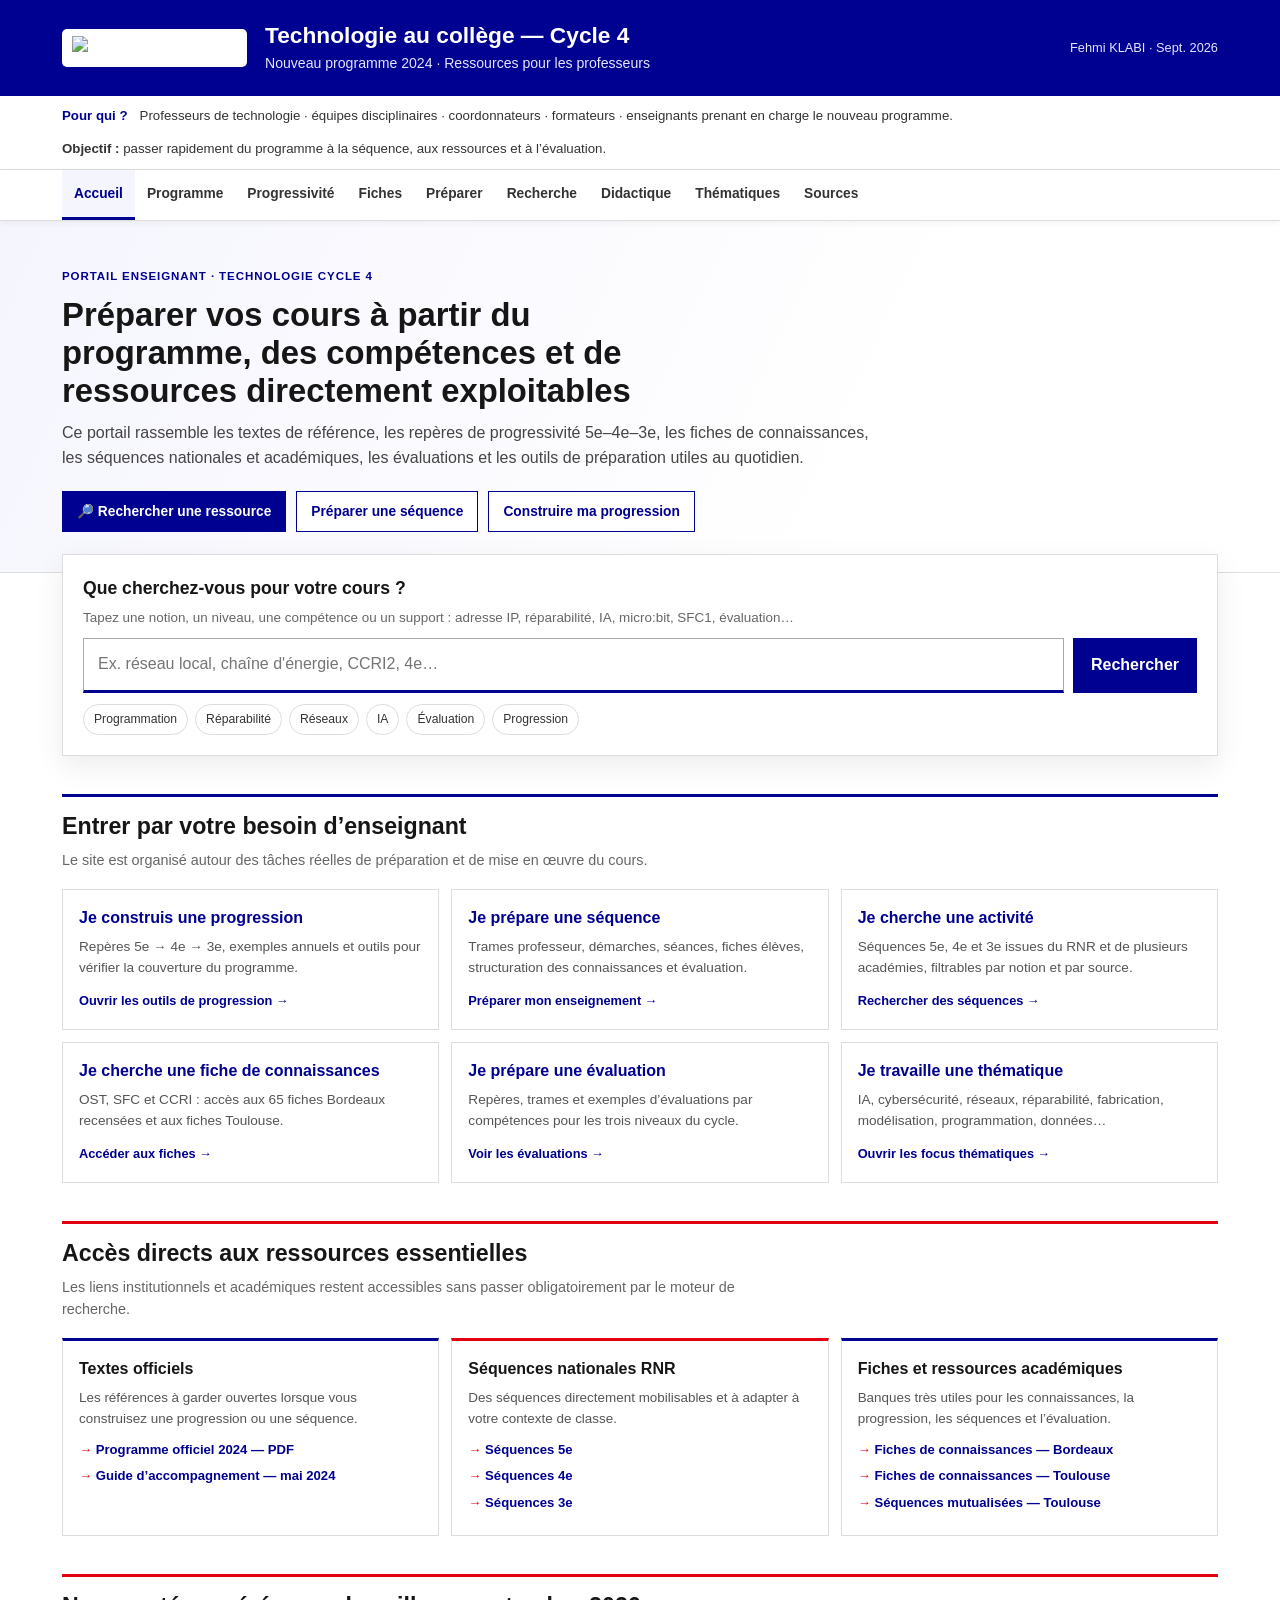
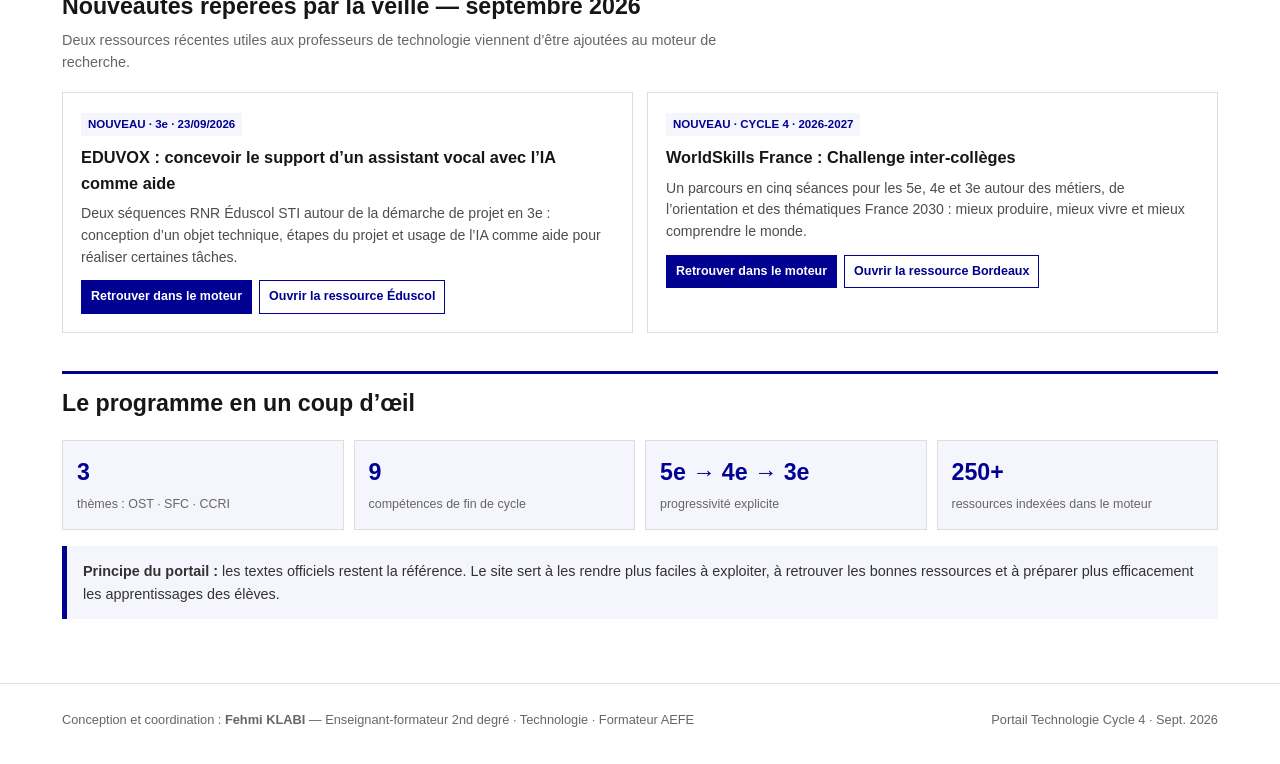
==== commit 66fade72: "Afficher les nouveautés de veille sur l’accueil" ====
--- a/index.html
+++ b/index.html
@@ -1 +1 @@
-<!doctype html><html lang="fr"><head><meta charset="utf-8"><meta name="viewport" content="width=device-width,initial-scale=1"><title>Technologie Cycle 4 — Portail enseignants</title><link rel="stylesheet" href="style.css"></head><body><header><div class="wrap head"><div class="brand"><img class="aefe" src="https://xseorkly.github.io/programme/assets/logo-aefe-officiel.png" alt="AEFE"><div class="identity"><h1>Technologie au collège — Cycle 4</h1><p>Nouveau programme 2024 · Ressources pour les professeurs</p></div></div><div class="date">Fehmi KLABI · Sept. 2026</div></div></header><div class="audience"><div class="wrap"><strong>Pour qui ?</strong><span>Professeurs de technologie · équipes disciplinaires · coordonnateurs · formateurs · enseignants prenant en charge le nouveau programme.</span><span><b>Objectif :</b> passer rapidement du programme à la séquence, aux ressources et à l’évaluation.</span></div></div><nav><div class="wrap"><a class="active" href="index.html">Accueil</a><a href="programme.html">Programme</a><a href="progressivite.html">Progressivité</a><a href="fiches.html">Fiches</a><a href="preparer.html">Préparer</a><a href="ressources.html">Recherche</a><a href="didactique.html">Didactique</a><a href="thematiques.html">Thématiques</a><a href="sources.html">Sources</a></div></nav><section class="hero"><div class="wrap"><span class="eyebrow">Portail enseignant · Technologie Cycle 4</span><h2>Préparer vos cours à partir du programme, des compétences et de ressources directement exploitables</h2><p>Ce portail rassemble les textes de référence, les repères de progressivité 5e–4e–3e, les fiches de connaissances, les séquences nationales et académiques, les évaluations et les outils de préparation utiles au quotidien.</p><div class="hero-actions"><a class="btn primary" href="ressources.html">🔎 Rechercher une ressource</a><a class="btn" href="preparer.html">Préparer une séquence</a><a class="btn" href="progressivite.html">Construire ma progression</a></div></div></section><main><div class="wrap search-home"><div class="search-panel"><h3>Que cherchez-vous pour votre cours ?</h3><p class="hint">Tapez une notion, un niveau, une compétence ou un support : adresse IP, réparabilité, IA, micro:bit, SFC1, évaluation…</p><form class="search-row" action="ressources.html"><input name="q" placeholder="Ex. réseau local, chaîne d'énergie, CCRI2, 4e…"><button type="submit">Rechercher</button></form><div class="chips"><a href="ressources.html?q=programmation">Programmation</a><a href="ressources.html?q=réparabilité">Réparabilité</a><a href="ressources.html?q=réseau">Réseaux</a><a href="ressources.html?q=IA">IA</a><a href="ressources.html?q=évaluation">Évaluation</a><a href="ressources.html?q=progression">Progression</a></div></div></div><div class="wrap"><section class="section"><div class="section-title"><h2>Entrer par votre besoin d’enseignant</h2><p>Le site est organisé autour des tâches réelles de préparation et de mise en œuvre du cours.</p></div><div class="task-grid"><div class="task"><b>Je construis une progression</b><p>Repères 5e → 4e → 3e, exemples annuels et outils pour vérifier la couverture du programme.</p><a href="progressivite.html">Ouvrir les outils de progression →</a></div><div class="task"><b>Je prépare une séquence</b><p>Trames professeur, démarches, séances, fiches élèves, structuration des connaissances et évaluation.</p><a href="preparer.html">Préparer mon enseignement →</a></div><div class="task"><b>Je cherche une activité</b><p>Séquences 5e, 4e et 3e issues du RNR et de plusieurs académies, filtrables par notion et par source.</p><a href="ressources.html?type=Séquences">Rechercher des séquences →</a></div><div class="task"><b>Je cherche une fiche de connaissances</b><p>OST, SFC et CCRI : accès aux 65 fiches Bordeaux recensées et aux fiches Toulouse.</p><a href="fiches.html">Accéder aux fiches →</a></div><div class="task"><b>Je prépare une évaluation</b><p>Repères, trames et exemples d’évaluations par compétences pour les trois niveaux du cycle.</p><a href="ressources.html?type=Évaluation">Voir les évaluations →</a></div><div class="task"><b>Je travaille une thématique</b><p>IA, cybersécurité, réseaux, réparabilité, fabrication, modélisation, programmation, données…</p><a href="thematiques.html">Ouvrir les focus thématiques →</a></div></div></section><section class="section"><div class="section-title red"><h2>Accès directs aux ressources essentielles</h2><p>Les liens institutionnels et académiques restent accessibles sans passer obligatoirement par le moteur de recherche.</p></div><div class="resource-directory"><div class="resource-box"><h3>Textes officiels</h3><p>Les références à garder ouvertes lorsque vous construisez une progression ou une séquence.</p><a target="_blank" rel="noopener" href="https://sti.eduscol.education.fr/sites/eduscol.education.fr.sti/files/textes/16802-programme-de-technologie-c4.pdf">Programme officiel 2024 — PDF</a><a target="_blank" rel="noopener" href="https://sti.eduscol.education.fr/sites/eduscol.education.fr.sti/files/textes/college/cycle-4/17103-guide-daccompagnement-du-programme-de-technologie-c4-mai-2024.pdf">Guide d’accompagnement — mai 2024</a></div><div class="resource-box red"><h3>Séquences nationales RNR</h3><p>Des séquences directement mobilisables et à adapter à votre contexte de classe.</p><a target="_blank" rel="noopener" href="https://sti.eduscol.education.fr/ressources_pedagogiques/sequences-pour-la-5eme-et-le-programme-2024">Séquences 5e</a><a target="_blank" rel="noopener" href="https://sti.eduscol.education.fr/ressources_pedagogiques/sequences-pour-la-4eme-la-rentree-2025">Séquences 4e</a><a target="_blank" rel="noopener" href="https://sti.eduscol.education.fr/ressources_pedagogiques/sequences-pour-la-3eme-la-rentree-2026">Séquences 3e</a></div><div class="resource-box"><h3>Fiches et ressources académiques</h3><p>Banques très utiles pour les connaissances, la progression, les séquences et l’évaluation.</p><a target="_blank" rel="noopener" href="https://ent2d.ac-bordeaux.fr/disciplines/sti-college/2024/06/13/fiches-connaissances/">Fiches de connaissances — Bordeaux</a><a target="_blank" rel="noopener" href="https://pedagogie.ac-toulouse.fr/sii/CF-2024">Fiches de connaissances — Toulouse</a><a target="_blank" rel="noopener" href="https://pedagogie.ac-toulouse.fr/sii/sequences-mutualisees">Séquences mutualisées — Toulouse</a></div></div></section><section class="section"><div class="section-title"><h2>Le programme en un coup d’œil</h2></div><div class="stat-row"><div class="stat"><b>3</b><span>thèmes : OST · SFC · CCRI</span></div><div class="stat"><b>9</b><span>compétences de fin de cycle</span></div><div class="stat"><b>5e → 4e → 3e</b><span>progressivité explicite</span></div><div class="stat"><b>250+</b><span>ressources indexées dans le moteur</span></div></div><div class="teacher-note"><b>Principe du portail :</b> les textes officiels restent la référence. Le site sert à les rendre plus faciles à exploiter, à retrouver les bonnes ressources et à préparer plus efficacement les apprentissages des élèves.</div></section></div></main><footer><div class="wrap footer-grid"><div>Conception et coordination : <b>Fehmi KLABI</b> — Enseignant-formateur 2nd degré · Technologie · Formateur AEFE</div><div>Portail Technologie Cycle 4 · Sept. 2026</div></div></footer></body></html>+<!doctype html><html lang="fr"><head><meta charset="utf-8"><meta name="viewport" content="width=device-width,initial-scale=1"><title>Technologie Cycle 4 — Portail enseignants</title><link rel="stylesheet" href="style.css"></head><body><header><div class="wrap head"><div class="brand"><img class="aefe" src="https://xseorkly.github.io/programme/assets/logo-aefe-officiel.png" alt="AEFE"><div class="identity"><h1>Technologie au collège — Cycle 4</h1><p>Nouveau programme 2024 · Ressources pour les professeurs</p></div></div><div class="date">Fehmi KLABI · Sept. 2026</div></div></header><div class="audience"><div class="wrap"><strong>Pour qui ?</strong><span>Professeurs de technologie · équipes disciplinaires · coordonnateurs · formateurs · enseignants prenant en charge le nouveau programme.</span><span><b>Objectif :</b> passer rapidement du programme à la séquence, aux ressources et à l’évaluation.</span></div></div><nav><div class="wrap"><a class="active" href="index.html">Accueil</a><a href="programme.html">Programme</a><a href="progressivite.html">Progressivité</a><a href="fiches.html">Fiches</a><a href="preparer.html">Préparer</a><a href="ressources.html">Recherche</a><a href="didactique.html">Didactique</a><a href="thematiques.html">Thématiques</a><a href="sources.html">Sources</a></div></nav><section class="hero"><div class="wrap"><span class="eyebrow">Portail enseignant · Technologie Cycle 4</span><h2>Préparer vos cours à partir du programme, des compétences et de ressources directement exploitables</h2><p>Ce portail rassemble les textes de référence, les repères de progressivité 5e–4e–3e, les fiches de connaissances, les séquences nationales et académiques, les évaluations et les outils de préparation utiles au quotidien.</p><div class="hero-actions"><a class="btn primary" href="ressources.html">🔎 Rechercher une ressource</a><a class="btn" href="preparer.html">Préparer une séquence</a><a class="btn" href="progressivite.html">Construire ma progression</a></div></div></section><main><div class="wrap search-home"><div class="search-panel"><h3>Que cherchez-vous pour votre cours ?</h3><p class="hint">Tapez une notion, un niveau, une compétence ou un support : adresse IP, réparabilité, IA, micro:bit, SFC1, évaluation…</p><form class="search-row" action="ressources.html"><input name="q" placeholder="Ex. réseau local, chaîne d'énergie, CCRI2, 4e…"><button type="submit">Rechercher</button></form><div class="chips"><a href="ressources.html?q=programmation">Programmation</a><a href="ressources.html?q=réparabilité">Réparabilité</a><a href="ressources.html?q=réseau">Réseaux</a><a href="ressources.html?q=IA">IA</a><a href="ressources.html?q=évaluation">Évaluation</a><a href="ressources.html?q=progression">Progression</a></div></div></div><div class="wrap"><section class="section"><div class="section-title"><h2>Entrer par votre besoin d’enseignant</h2><p>Le site est organisé autour des tâches réelles de préparation et de mise en œuvre du cours.</p></div><div class="task-grid"><div class="task"><b>Je construis une progression</b><p>Repères 5e → 4e → 3e, exemples annuels et outils pour vérifier la couverture du programme.</p><a href="progressivite.html">Ouvrir les outils de progression →</a></div><div class="task"><b>Je prépare une séquence</b><p>Trames professeur, démarches, séances, fiches élèves, structuration des connaissances et évaluation.</p><a href="preparer.html">Préparer mon enseignement →</a></div><div class="task"><b>Je cherche une activité</b><p>Séquences 5e, 4e et 3e issues du RNR et de plusieurs académies, filtrables par notion et par source.</p><a href="ressources.html?type=Séquences">Rechercher des séquences →</a></div><div class="task"><b>Je cherche une fiche de connaissances</b><p>OST, SFC et CCRI : accès aux 65 fiches Bordeaux recensées et aux fiches Toulouse.</p><a href="fiches.html">Accéder aux fiches →</a></div><div class="task"><b>Je prépare une évaluation</b><p>Repères, trames et exemples d’évaluations par compétences pour les trois niveaux du cycle.</p><a href="ressources.html?type=Évaluation">Voir les évaluations →</a></div><div class="task"><b>Je travaille une thématique</b><p>IA, cybersécurité, réseaux, réparabilité, fabrication, modélisation, programmation, données…</p><a href="thematiques.html">Ouvrir les focus thématiques →</a></div></div></section><section class="section"><div class="section-title red"><h2>Accès directs aux ressources essentielles</h2><p>Les liens institutionnels et académiques restent accessibles sans passer obligatoirement par le moteur de recherche.</p></div><div class="resource-directory"><div class="resource-box"><h3>Textes officiels</h3><p>Les références à garder ouvertes lorsque vous construisez une progression ou une séquence.</p><a target="_blank" rel="noopener" href="https://sti.eduscol.education.fr/sites/eduscol.education.fr.sti/files/textes/16802-programme-de-technologie-c4.pdf">Programme officiel 2024 — PDF</a><a target="_blank" rel="noopener" href="https://sti.eduscol.education.fr/sites/eduscol.education.fr.sti/files/textes/college/cycle-4/17103-guide-daccompagnement-du-programme-de-technologie-c4-mai-2024.pdf">Guide d’accompagnement — mai 2024</a></div><div class="resource-box red"><h3>Séquences nationales RNR</h3><p>Des séquences directement mobilisables et à adapter à votre contexte de classe.</p><a target="_blank" rel="noopener" href="https://sti.eduscol.education.fr/ressources_pedagogiques/sequences-pour-la-5eme-et-le-programme-2024">Séquences 5e</a><a target="_blank" rel="noopener" href="https://sti.eduscol.education.fr/ressources_pedagogiques/sequences-pour-la-4eme-la-rentree-2025">Séquences 4e</a><a target="_blank" rel="noopener" href="https://sti.eduscol.education.fr/ressources_pedagogiques/sequences-pour-la-3eme-la-rentree-2026">Séquences 3e</a></div><div class="resource-box"><h3>Fiches et ressources académiques</h3><p>Banques très utiles pour les connaissances, la progression, les séquences et l’évaluation.</p><a target="_blank" rel="noopener" href="https://ent2d.ac-bordeaux.fr/disciplines/sti-college/2024/06/13/fiches-connaissances/">Fiches de connaissances — Bordeaux</a><a target="_blank" rel="noopener" href="https://pedagogie.ac-toulouse.fr/sii/CF-2024">Fiches de connaissances — Toulouse</a><a target="_blank" rel="noopener" href="https://pedagogie.ac-toulouse.fr/sii/sequences-mutualisees">Séquences mutualisées — Toulouse</a></div></div></section><section class="section"><div class="section-title red"><h2>Nouveautés repérées par la veille — septembre 2026</h2><p>Deux ressources récentes utiles aux professeurs de technologie viennent d’être ajoutées au moteur de recherche.</p></div><div class="grid2"><div class="card"><span class="code">NOUVEAU · 3e · 23/09/2026</span><h3>EDUVOX : concevoir le support d’un assistant vocal avec l’IA comme aide</h3><p>Deux séquences RNR Éduscol STI autour de la démarche de projet en 3e : conception d’un objet technique, étapes du projet et usage de l’IA comme aide pour réaliser certaines tâches.</p><div class="card-actions"><a class="primary" href="ressources.html?q=EDUVOX">Retrouver dans le moteur</a><a target="_blank" rel="noopener" href="https://sti.eduscol.education.fr/ressources_pedagogiques/assistant-vocal-comment-realiser-le-support-de-leduvox-en-utilisant-lia">Ouvrir la ressource Éduscol</a></div></div><div class="card"><span class="code">NOUVEAU · CYCLE 4 · 2026-2027</span><h3>WorldSkills France : Challenge inter-collèges</h3><p>Un parcours en cinq séances pour les 5e, 4e et 3e autour des métiers, de l’orientation et des thématiques France 2030 : mieux produire, mieux vivre et mieux comprendre le monde.</p><div class="card-actions"><a class="primary" href="ressources.html?q=WorldSkills">Retrouver dans le moteur</a><a target="_blank" rel="noopener" href="https://ent2d.ac-bordeaux.fr/disciplines/sti-college/2026/09/10/worldskills-france-challenge-inter-colleges-decouvrir-les-metiers-autrement/">Ouvrir la ressource Bordeaux</a></div></div></div></section><section class="section"><div class="section-title"><h2>Le programme en un coup d’œil</h2></div><div class="stat-row"><div class="stat"><b>3</b><span>thèmes : OST · SFC · CCRI</span></div><div class="stat"><b>9</b><span>compétences de fin de cycle</span></div><div class="stat"><b>5e → 4e → 3e</b><span>progressivité explicite</span></div><div class="stat"><b>250+</b><span>ressources indexées dans le moteur</span></div></div><div class="teacher-note"><b>Principe du portail :</b> les textes officiels restent la référence. Le site sert à les rendre plus faciles à exploiter, à retrouver les bonnes ressources et à préparer plus efficacement les apprentissages des élèves.</div></section></div></main><footer><div class="wrap footer-grid"><div>Conception et coordination : <b>Fehmi KLABI</b> — Enseignant-formateur 2nd degré · Technologie · Formateur AEFE</div><div>Portail Technologie Cycle 4 · Sept. 2026</div></div></footer></body></html>
